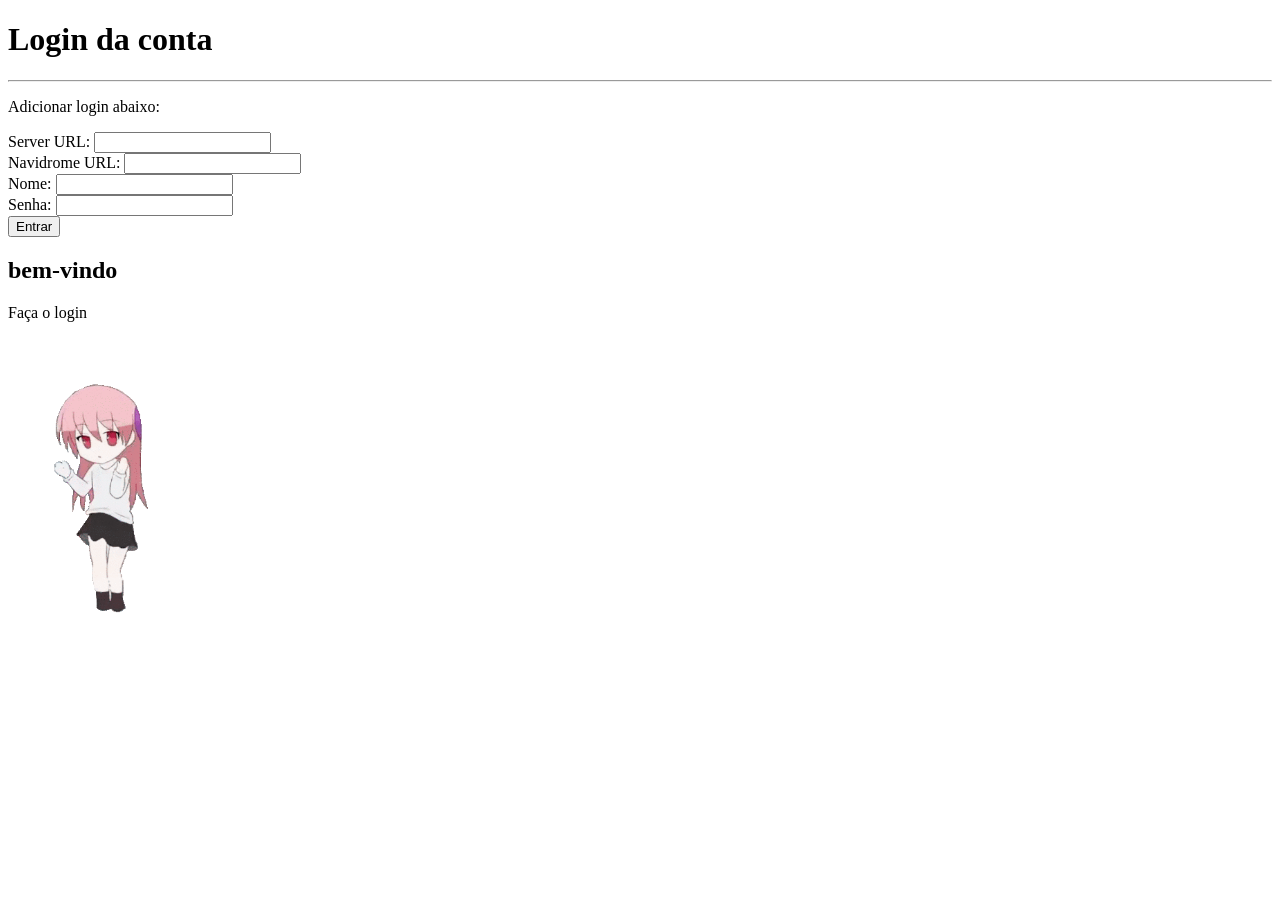
==== src/frontend/index.html @ b183f951 "Initial commit" ====
<!DOCTYPE html>
<html lang="pt-br">
<head>
    <meta charset="UTF-8">
    <meta name="viewport" content="width=device-width, initial-scale=1.0">
    <link rel="icon" type="image/png" href="favicon_clean.png">
    <link rel="stylesheet" href="style.css">
    <title>Login</title>
</head>
<body>
<div class="container">
    <div class="card">
        <div class="left">

    <h1>Login da conta</h1>
    <hr>
    <p>Adicionar login abaixo:</p>

    <form action="/site-simples/" method="post", id="loginform">

        <div>
            <label for="Server URL">Server URL:</label>
            <input type="url" id="server-url" name="url">
        </div>

        <div>
            <label for="Navidrome URL">Navidrome URL:</label>
            <input type="url" id="navidrome-url" name="url">
        </div>

        <div>
            <label for="nome">Nome:</label>
            <input type="text" id="nome" name="nome">
        </div>

        <div>
            <label for="senha">Senha:</label>
            <input type="password" id="senha" name="senha">
        </div>

        <div>
            <button type="submit">Entrar</button>
        </div>

    </form>
    <div class="right">
        <h2>bem-vindo</h2>
        <p>Faça o login</p>
    </div>

    <img src="tsukasa-dance.gif", width="200">
</div>
<script src="app.js"></script> <!--saporra linka na outra pasta-->


</body>
</html>
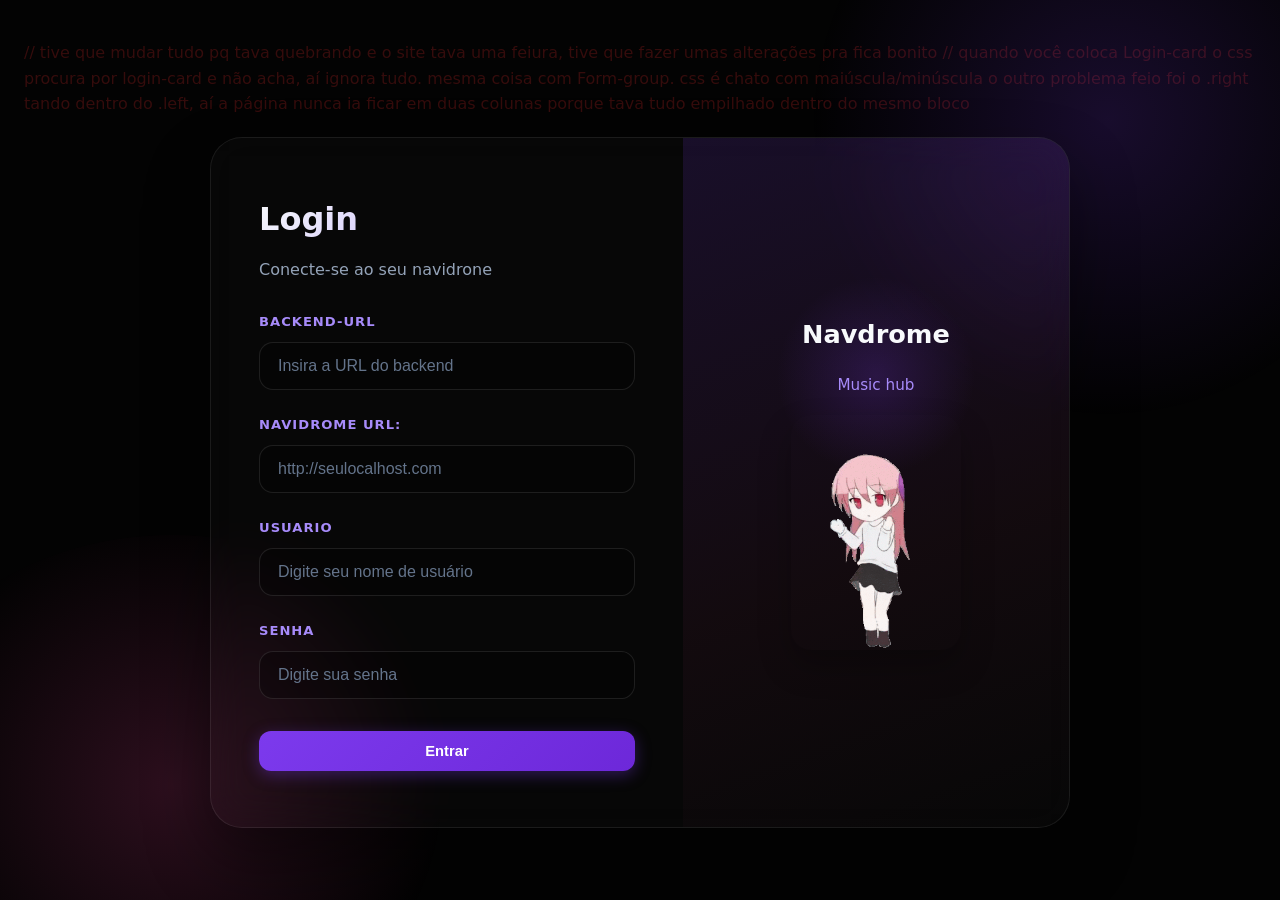
==== commit 7977100c: "general frontend update" ====
--- a/src/frontend/index.html
+++ b/src/frontend/index.html
@@ -1,57 +1,60 @@
+// tive que mudar tudo pq tava quebrando e o site tava uma feiura, tive que fazer umas alterações pra fica bonito
+// quando você coloca Login-card o css procura por login-card e não acha, aí ignora tudo. mesma coisa com Form-group. css é chato com maiúscula/minúscula
+o outro problema feio foi o .right tando dentro do .left, aí a página nunca ia ficar em duas colunas porque tava tudo empilhado dentro do mesmo bloco
 <!DOCTYPE html>
 <html lang="pt-br">
 <head>
     <meta charset="UTF-8">
     <meta name="viewport" content="width=device-width, initial-scale=1.0">
-    <link rel="icon" type="image/png" href="favicon_clean.png">
+    <link rel="icon" type="image/png" href="favicon.png">
     <link rel="stylesheet" href="style.css">
     <title>Login</title>
 </head>
 <body>
-<div class="container">
-    <div class="card">
-        <div class="left">
+    <div class="container">
+        <div class="login-card">          
+            <div class="left">
+                <h1>Login</h1>
+                                          
+                <p style="color:#94a3b8; margin-bottom:20px;">Conecte-se ao seu navidrone</p>
 
-    <h1>Login da conta</h1>
-    <hr>
-    <p>Adicionar login abaixo:</p>
+                <form id="loginform">     
 
-    <form action="/site-simples/" method="post", id="loginform">
+                    <div class="form-group">  
+                        <label for="server-url">backend-url</label>
+                        <input type="url" id="server-url" placeholder="Insira a URL do backend" required>
+                    </div>
 
-        <div>
-            <label for="Server URL">Server URL:</label>
-            <input type="url" id="server-url" name="url">
+                    <div class="form-group">   
+                        <label for="navidrome-url">Navidrome URL:</label>
+                        <input type="url" id="navidrome-url" placeholder="http://seulocalhost.com" required>
+                    </div>
+
+                    <div class="form-group">   
+                        <label for="nome">Usuario</label>
+                        <input type="text" id="nome" placeholder="Digite seu nome de usuário" required>
+                    </div>
+
+                    <div class="form-group">   
+                        <label for="senha">Senha</label>
+                        <input type="password" id="senha" placeholder="Digite sua senha" required>
+                    </div>
+
+                    <div>
+                        <button type="submit" id="login-btn" class="btn-primary" style="width:100%; margin-top:8px;">Entrar</button>
+                    </div>
+
+                </form>
+            </div>
+
+            <div class="right">           
+                <h2>Navdrome</h2>
+                <p>Music hub</p>
+                <img src="tsukasa-dance.gif" alt="Welcome" width="180">
+            </div>
+
         </div>
-
-        <div>
-            <label for="Navidrome URL">Navidrome URL:</label>
-            <input type="url" id="navidrome-url" name="url">
-        </div>
-
-        <div>
-            <label for="nome">Nome:</label>
-            <input type="text" id="nome" name="nome">
-        </div>
-
-        <div>
-            <label for="senha">Senha:</label>
-            <input type="password" id="senha" name="senha">
-        </div>
-
-        <div>
-            <button type="submit">Entrar</button>
-        </div>
-
-    </form>
-    <div class="right">
-        <h2>bem-vindo</h2>
-        <p>Faça o login</p>
-    </div>
-
-    <img src="tsukasa-dance.gif", width="200">
-</div>
-<script src="app.js"></script> <!--saporra linka na outra pasta-->
-
-
+    </div>                                
+    <script src="app.js"></script>        
 </body>
 </html>
--- a/src/frontend/style.css
+++ b/src/frontend/style.css
@@ -0,0 +1,520 @@
+/* ====== Stylesheet para o frontend do TCC ====== */
+* {
+    margin: 0;
+    padding: 0;
+    box-sizing: border-box;
+}
+
+html {
+    scroll-behavior: smooth;
+}
+body {
+    font-family: 'Segoe UI', system-ui, -apple-system, sans-serif;
+    background-color: #030303;
+    color: #350c0c;
+    min-height: 100vh;
+    padding: 40px 24px;
+    line-height: 1.6;
+    position: relative;
+    overflow-x: hidden;
+}
+
+/* se o rodrigo ver aqui e parte mais visual */
+body::before {
+    content: '';
+    position: fixed;
+    top: -20%;
+    right: -10%;
+    width: 600px;
+    height: 600px;
+    background: radial-gradient(circle at center, rgba(124, 58, 237, 0.18) 0%, transparent 70%);
+    border-radius: 50%;
+    pointer-events: none;
+    z-index: -0;
+    animation: float 8s ease-in-out infinite;
+}
+
+body::after {
+    content: '';
+    position: fixed;
+    bottom: -15%;
+    left: -10%;
+    width: 600px;
+    height: 500px;
+    background: radial-gradient(circle at center, rgba(236, 72, 153, 0.18) 0%, transparent 70%);
+    border-radius: 50%;
+    pointer-events: none;
+    z-index: 0;
+    animation: float 10s ease-in-out infinite reverse;
+}
+@keyframes float{
+    0%, 100%{ transform: translate(0, 0) scale(1); }
+    33% { transform: translate(30px, -30px) scale(1.05);}
+    66% { transform: translate(-20px, 20px) scale(0.95);}
+}
+.container {
+    max-width: 900px;
+    margin: 0 auto;
+    position: relative;
+    z-index: 1;
+}
+
+.hidden {
+    display: none !important;
+}
+.page-header{
+    display: flex;
+    justify-content: space-between;
+    align-items: center;
+    margin-bottom: 48px;
+    padding-bottom: 24px;
+    border-bottom: 1px solid rgba(255, 255, 255, 0.08);
+    gap: 20px;
+    flex-wrap: wrap;
+    animation: slideDown 0.6s ease-out;
+}
+.page-header h1 {
+    font-size: 2.2rem;
+    font-weight: 800;
+    color: #f8fafc;
+    letter-spacing: -1px;
+    background: linear-gradient(135deg, #f8fafc 0%, #a78bfa 100%);
+    -webkit-background-clip: text;
+    -webkit-text-fill-color: transparent;
+    background-clip: text;
+}
+.page-actions {
+    display: flex;
+    gap: 12px;
+    align-items: center;
+    flex-wrap: wrap;
+}
+/* ===== Buttons ===== */
+.btn-primary,
+.btn-secondary,
+.btn-danger {
+    padding: 12px 22px;
+    border-radius: 12px;
+    border: none;
+    font-size: 0.92rem;
+    font-weight: 600;
+    cursor: pointer;
+    text-decoration: none;
+    display: inline-flex;
+    align-items: center;
+    justify-content: center;
+    gap: 8px;
+    transition: all 0.3s cubic-bezier(0.4, 0, 0.2, 1);
+    white-space: nowrap;
+    position: relative;
+    overflow: hidden;
+}
+
+.btn-primary::before,
+.btn-secondary::before,
+.btn-danger::before {
+    content: '';
+    position: absolute;
+    top: 0;
+    left: -100%;
+    width: 100%;
+    height: 100%;
+    background: linear-gradient(90deg, transparent, rgba(255,255,255,0.15), transparent);
+    transition: left 0.5s;
+}
+
+.btn-primary:hover::before,
+.btn-secondary:hover::before,
+.btn-danger:hover::before {
+    left: 100%;
+}
+.btn-primary {
+    background: linear-gradient(135deg, #7c3aed 0%, #6d28d9 100%);
+    color: #fff;
+    box-shadow: 0 4px 16px rgba(124, 58, 237, 0.35);
+}
+.btn-primary:hover {
+    transform: translateY(-2px);
+    box-shadow: 0 8px 28px rgba(124, 58, 237, 0.45);
+}
+.btn-primary:disabled {
+    opacity: 0.5;
+    cursor: not-allowed;
+    transform: none;
+}
+.btn-secondary {
+    background: rgba(255, 255, 255, 0.05);
+    color: #e2e8f0;
+    border: 1px solid rgba(255, 255, 255, 0.1);
+    backdrop-filter: blur(10px);
+}
+
+.btn-secondary:hover {
+    background: rgba(255, 255, 255, 0.1);
+    border-color: rgba(124, 58, 237, 0.4);
+    transform: translateY(-2px);
+    box-shadow: 0 4px 16px rgba(124, 58, 237, 0.15);
+}
+
+.btn-danger {
+    background: rgba(239, 68, 68, 0.1);
+    color: #fca5a5;
+    border: 1px solid rgba(239, 68, 68, 0.2);
+    backdrop-filter: blur(10px);
+}
+
+.btn-danger:hover {
+    background: rgba(239, 68, 68, 0.2);
+    transform: translateY(-2px);
+    box-shadow: 0 4px 16px rgba(239, 68, 68, 0.2);
+}
+/* ===== pesquisar badge css ===== */
+.badge {
+    font-size: 0.82rem;
+    color: #c4b5fd;
+    background: rgba(124, 58, 237, 0.1);
+    border: 1px solid rgba(124, 58, 237, 0.2);
+    padding: 8px 16px;
+    border-radius: 100px;
+    font-family: 'SF Mono', Monaco, monospace;
+    backdrop-filter: blur(10px);
+    animation: fadeIn 0.8s ease-out 0.3s both;
+}
+.grid-2 {
+    display: grid;
+    grid-template-columns: repeat(2, 1fr);
+    gap: 24px;
+    animation: fadeIn 0.8s ease-out 0.3s both;
+}
+.card-link {
+    background: rgba(255, 255, 255, 0.03);
+    border: 1px solid rgba(255, 255, 255, 0.08);
+    border-radius: 24px;
+    padding: 48px 32px;
+    text-align: center;
+    text-decoration: none;
+    color: #e2e8f0;
+    transition: all 0.4s cubic-bezier(0.4, 0, 0.2, 1);
+    display: flex;
+    flex-direction: column;
+    align-items: center;
+    gap: 14px;
+    position: relative;
+    overflow: hidden;
+    backdrop-filter: blur(10px);
+}
+.card-link::before {
+    content: '';
+    position: absolute;
+    top: 0;
+    left: 0;
+    right: 0;
+    height: 3px;
+    background: linear-gradient(90deg, #7c3aed, #ec4899);
+    opacity: 0;
+    transition: opacity 0.4s;
+}
+.card-link:hover {
+    background: rgba(255, 255, 255, 0.06);
+    border-color: rgba(124, 58, 237, 0.3);
+    transform: translateY(-6px);
+    box-shadow: 0 24px 48px rgba(0, 0, 0, 0.4), 0 0 40px rgba(124, 58, 237, 0.08);
+}
+
+.card-link:hover::before {
+    opacity: 1;
+}
+
+.card-icon {
+    font-size: 3.2rem;
+    line-height: 1;
+    margin-bottom: 4px;
+    transition: transform 0.3s;
+}
+
+.card-link:hover .card-icon {
+    transform: scale(1.15);
+}
+
+.card-link h3 {
+    font-size: 1.3rem;
+    font-weight: 700;
+    color: #f8fafc;
+}
+
+.card-link p {
+    font-size: 0.9rem;
+    color: #94a3b8;
+    line-height: 1.5;
+    max-width: 220px;
+}
+.card {
+    background: rgba(255, 255, 255, 0.03);
+    border: 1px solid rgba(255, 255, 255, 0.08);
+    border-radius: 24px;
+    padding: 36px;
+    backdrop-filter: blur(10px);
+    animation: slideUp 0.6s ease-out both;
+}
+.form-group {
+    margin-bottom: 24px;
+}
+
+.form-group label {
+    display: block;
+    font-size: 0.82rem;
+    font-weight: 600;
+    color: #a78bfa;
+    margin-bottom: 10px;
+    text-transform: uppercase;
+    letter-spacing: 1px;
+}
+
+.form-group input,
+.form-group select {
+    width: 100%;
+    padding: 14px 18px;
+    border-radius: 14px;
+    border: 1px solid rgba(255, 255, 255, 0.1);
+    background: rgba(0, 0, 0, 0.3);
+    color: #f1f5f9;
+    font-size: 1rem;
+    outline: none;
+    transition: all 0.3s;
+}
+
+.form-group input::placeholder {
+    color: #64748b;
+}
+
+.form-group input:focus,
+.form-group select:focus {
+    border-color: #7c3aed;
+    box-shadow: 0 0 0 4px rgba(124, 58, 237, 0.15), 0 0 20px rgba(124, 58, 237, 0.1);
+    background: rgba(0, 0, 0, 0.4);
+}
+
+/* ===== Status & Result ===== */
+.status-box {
+    margin-top: 28px;
+    padding: 18px 24px;
+    background: rgba(124, 58, 237, 0.08);
+    border: 1px solid rgba(124, 58, 237, 0.2);
+    border-radius: 14px;
+    animation: slideUp 0.4s ease-out;
+}
+
+.status-row {
+    display: flex;
+    align-items: center;
+    gap: 14px;
+    color: #c4b5fd;
+    font-size: 0.95rem;
+    font-weight: 500;
+}
+
+.spinner {
+    width: 20px;
+    height: 20px;
+    border: 3px solid rgba(255, 255, 255, 0.06);
+    border-top-color: #a78bfa;
+    border-radius: 50%;
+    animation: spin 0.9s linear infinite;
+    flex-shrink: 0;
+}
+
+@keyframes spin {
+    to { transform: rotate(360deg); }
+}
+
+.result-box {
+    margin-top: 24px;
+    padding: 18px 24px;
+    border-radius: 14px;
+    font-size: 0.92rem;
+    line-height: 1.6;
+    white-space: pre-wrap;
+    word-break: break-word;
+    animation: slideUp 0.4s ease-out;
+    backdrop-filter: blur(10px);
+}
+
+.result-box.success {
+    background: rgba(34, 197, 94, 0.08);
+    border: 1px solid rgba(34, 197, 94, 0.2);
+    color: #86efac;
+    box-shadow: 0 4px 16px rgba(34, 197, 94, 0.08);
+}
+
+.result-box.error {
+    background: rgba(239, 68, 68, 0.08);
+    border: 1px solid rgba(239, 68, 68, 0.2);
+    color: #fca5a5;
+    box-shadow: 0 4px 16px rgba(239, 68, 68, 0.08);
+}
+.login-card {
+    display: grid;
+    grid-template-columns: 1.1fr 0.9fr;
+    background: rgba(255, 255, 255, 0.02);
+    border: 1px solid rgba(255, 255, 255, 0.08);
+    border-radius: 32px;
+    overflow: hidden;
+    max-width: 860px;
+    margin: 20px auto 0;
+    box-shadow: 0 32px 64px rgba(0, 0, 0, 0.4);
+    animation: slideUp 0.8s ease-out;
+    backdrop-filter: blur(20px);
+}
+
+.login-card .left {
+    padding: 56px 48px;
+    display: flex;
+    flex-direction: column;
+    gap: 8px;
+}
+
+.login-card .left h1 {
+    font-size: 2rem;
+    font-weight: 800;
+    margin-bottom: 4px;
+    background: linear-gradient(135deg, #f8fafc, #a78bfa);
+    -webkit-background-clip: text;
+    -webkit-text-fill-color: transparent;
+    background-clip: text;
+}
+
+.login-card .right {
+    display: flex;
+    flex-direction: column;
+    align-items: center;
+    justify-content: center;
+    gap: 18px;
+    background: linear-gradient(160deg, rgba(124, 58, 237, 0.15), rgba(236, 72, 153, 0.05) 60%, transparent);
+    text-align: center;
+    padding: 40px;
+    position: relative;
+    overflow: hidden;
+}
+
+.login-card .right::before {
+    content: '';
+    position: absolute;
+    width: 200px;
+    height: 200px;
+    background: radial-gradient(circle, rgba(124, 58, 237, 0.2), transparent 70%);
+    border-radius: 50%;
+    top: 20%;
+    left: 50%;
+    transform: translateX(-50%);
+    animation: pulse 4s ease-in-out infinite;
+}
+
+@keyframes pulse {
+    0%, 100% { opacity: 0.5; transform: translateX(-50%) scale(1); }
+    50% { opacity: 1; transform: translateX(-50%) scale(1.1); }
+}
+
+.login-card .right h2 {
+    font-size: 1.6rem;
+    font-weight: 700;
+    color: #f8fafc;
+    position: relative;
+    z-index: 1;
+}
+
+.login-card .right p {
+    color: #a78bfa;
+    font-size: 0.95rem;
+    position: relative;
+    z-index: 1;
+}
+
+.login-card .right img {
+    border-radius: 20px;
+    max-width: 170px;
+    position: relative;
+    z-index: 1;
+    box-shadow: 0 16px 32px rgba(0, 0, 0, 0.3);
+}
+/* dashboard esqueci de colocar aqui */
+/* ===== Dashboard fim ===== */
+
+@keyframes slideDown {
+    from {
+        opacity: 0;
+        transform: translateY(-20px);
+    }
+    to {
+        opacity: 1;
+        transform: translateY(0);
+    }
+}
+
+@keyframes slideUp {
+    from {
+        opacity: 0;
+        transform: translateY(24px);
+    }
+    to {
+        opacity: 1;
+        transform: translateY(0);
+    }
+}
+
+@keyframes fadeIn {
+    from { opacity: 0; }
+    to { opacity: 1; }
+}
+@media (max-width: 720px) {
+    body {
+        padding: 24px 16px;
+    }
+
+    body::before,
+    body::after {
+        width: 300px;
+        height: 300px;
+    }
+
+    .grid-2 {
+        grid-template-columns: 1fr;
+        gap: 16px;
+    }
+
+    .login-card {
+        grid-template-columns: 1fr;
+        margin-top: 0;
+        border-radius: 24px;
+    }
+
+    .login-card .right {
+        display: none;
+    }
+
+    .login-card .left {
+        padding: 36px 24px;
+    }
+
+    .page-header {
+        flex-direction: column;
+        align-items: flex-start;
+        gap: 16px;
+        margin-bottom: 32px;
+    }
+
+    .page-header h1 {
+        font-size: 1.7rem;
+    }
+
+    .card-link {
+        padding: 32px 24px;
+    }
+
+    .card {
+        padding: 24px 20px;
+    }
+
+    .card-icon {
+        font-size: 2.6rem;
+    }
+}
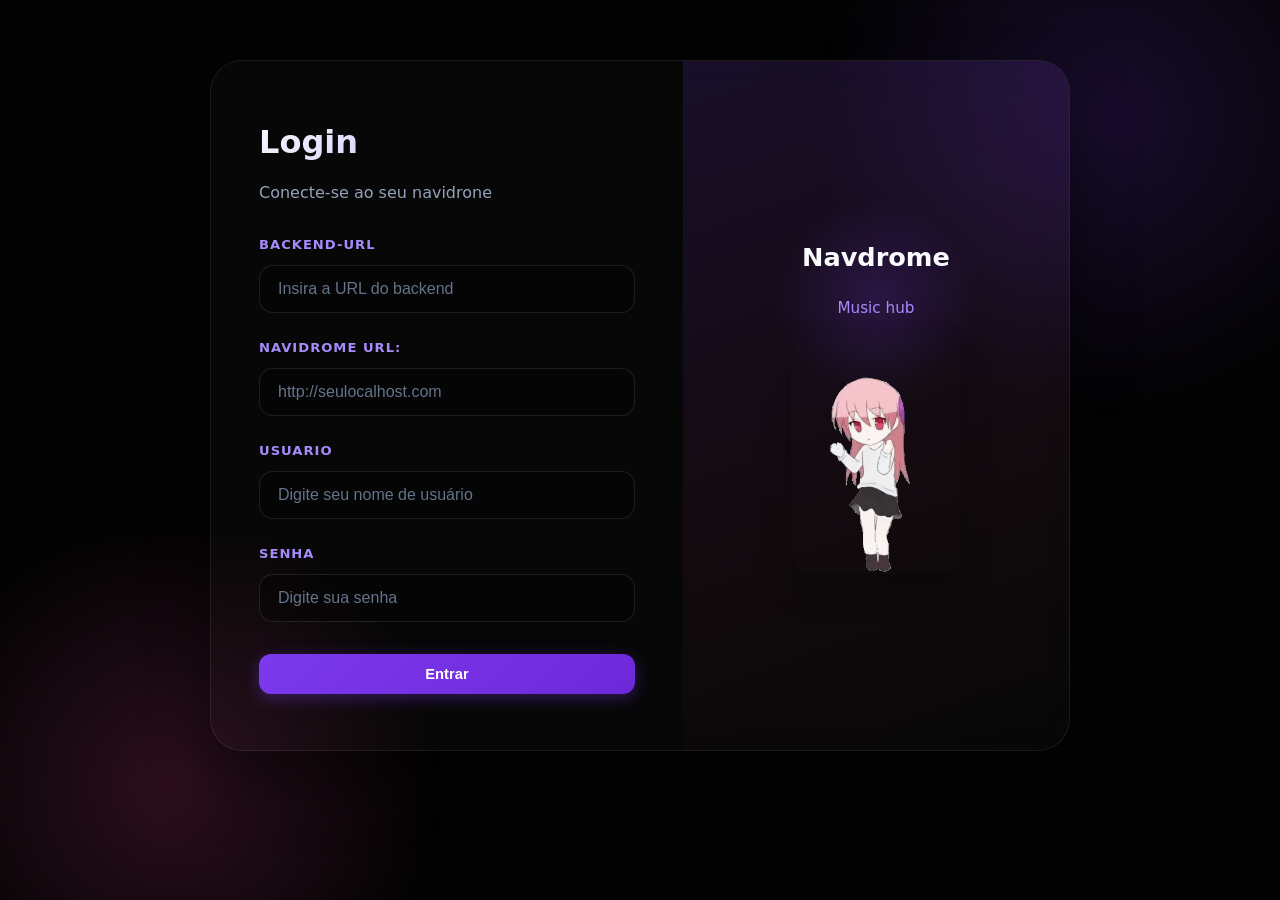
==== commit 4d6c5774: "general frontend update" ====
--- a/src/frontend/index.html
+++ b/src/frontend/index.html
@@ -1,7 +1,8 @@
-// tive que mudar tudo pq tava quebrando e o site tava uma feiura, tive que fazer umas alterações pra fica bonito
-// quando você coloca Login-card o css procura por login-card e não acha, aí ignora tudo. mesma coisa com Form-group. css é chato com maiúscula/minúscula
-o outro problema feio foi o .right tando dentro do .left, aí a página nunca ia ficar em duas colunas porque tava tudo empilhado dentro do mesmo bloco
-<!DOCTYPE html>
+ <!-- tive que mudar tudo pq tava quebrando e o site tava uma feiura, tive que fazer umas alterações pra fica bonito
+ quando você coloca Login-card o css procura por login-card e não acha, aí ignora tudo. mesma coisa com Form-group. css é chato com maiúscula/minúscula
+ o outro problema feio foi o .right tando dentro do .left, aí a página nunca ia ficar em duas colunas porque tava tudo empilhado dentro do mesmo bloco -->
+
+ <!DOCTYPE html>
 <html lang="pt-br">
 <head>
     <meta charset="UTF-8">
